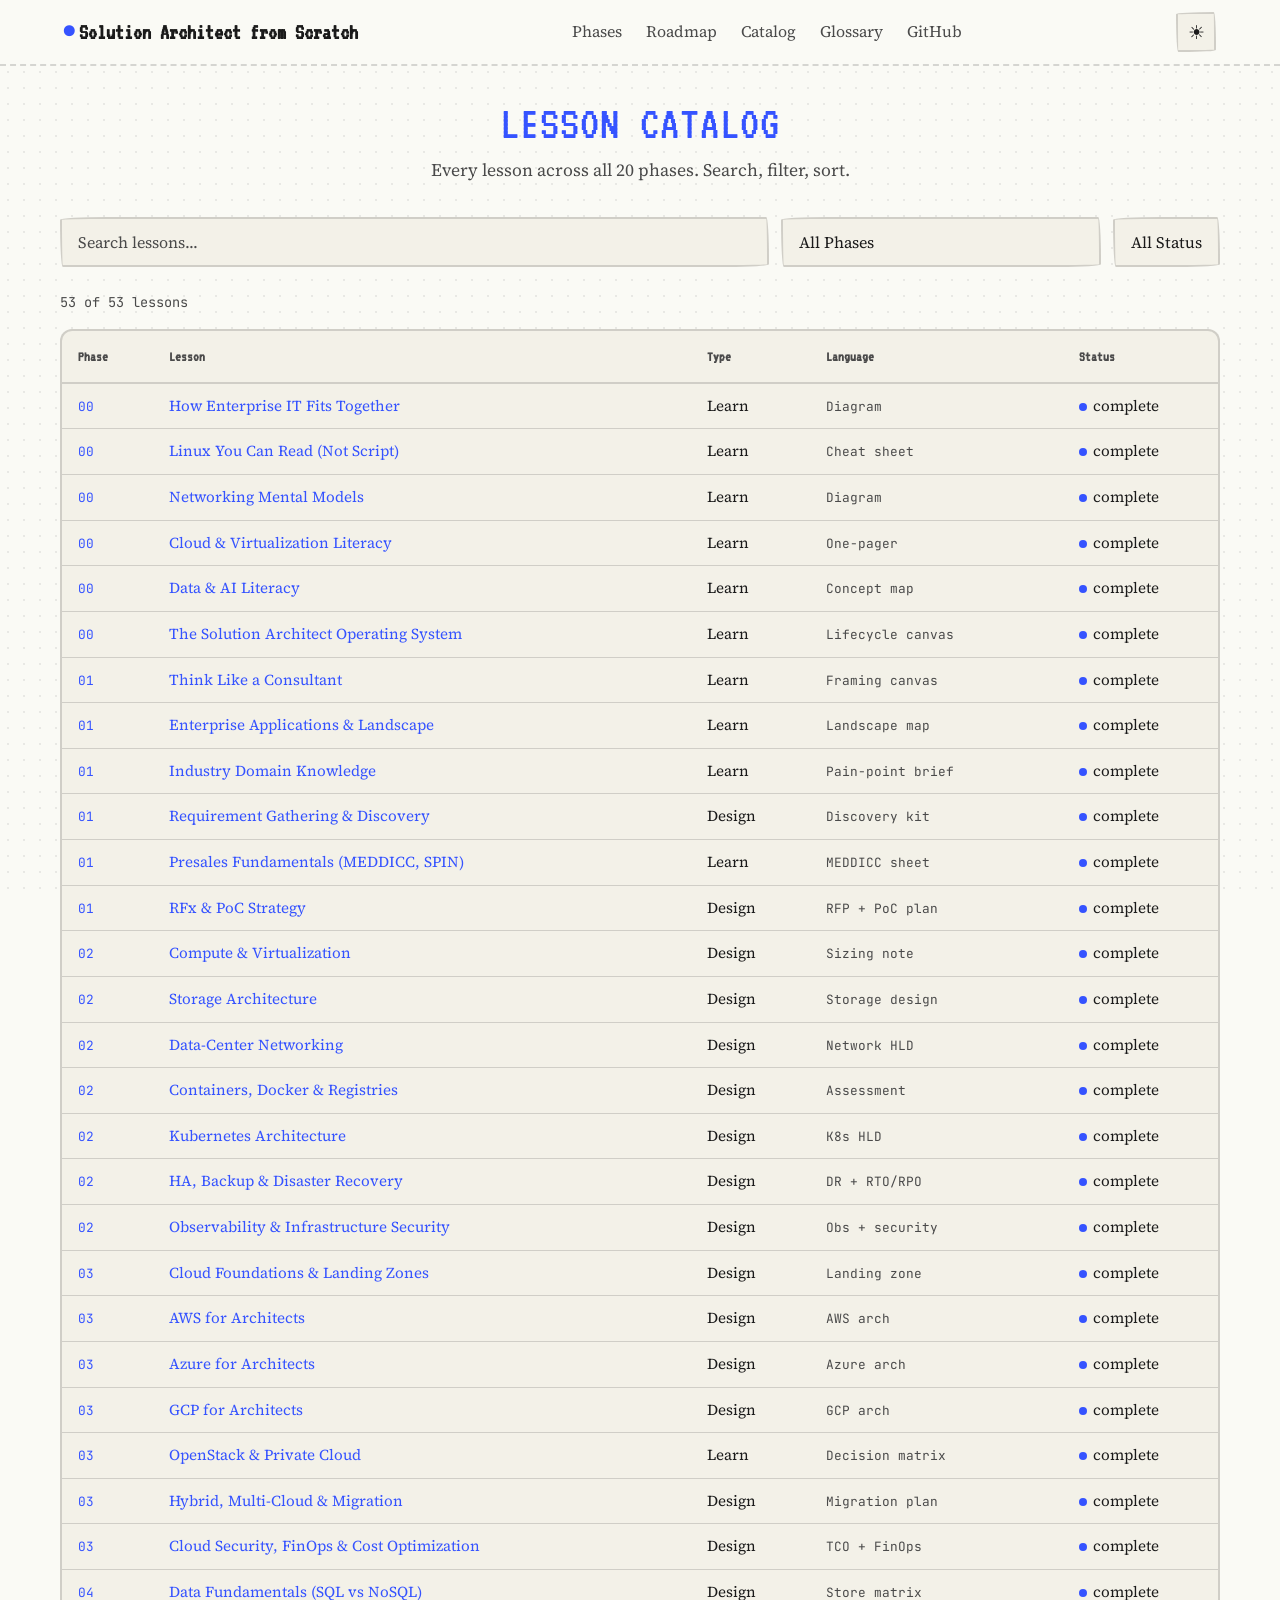
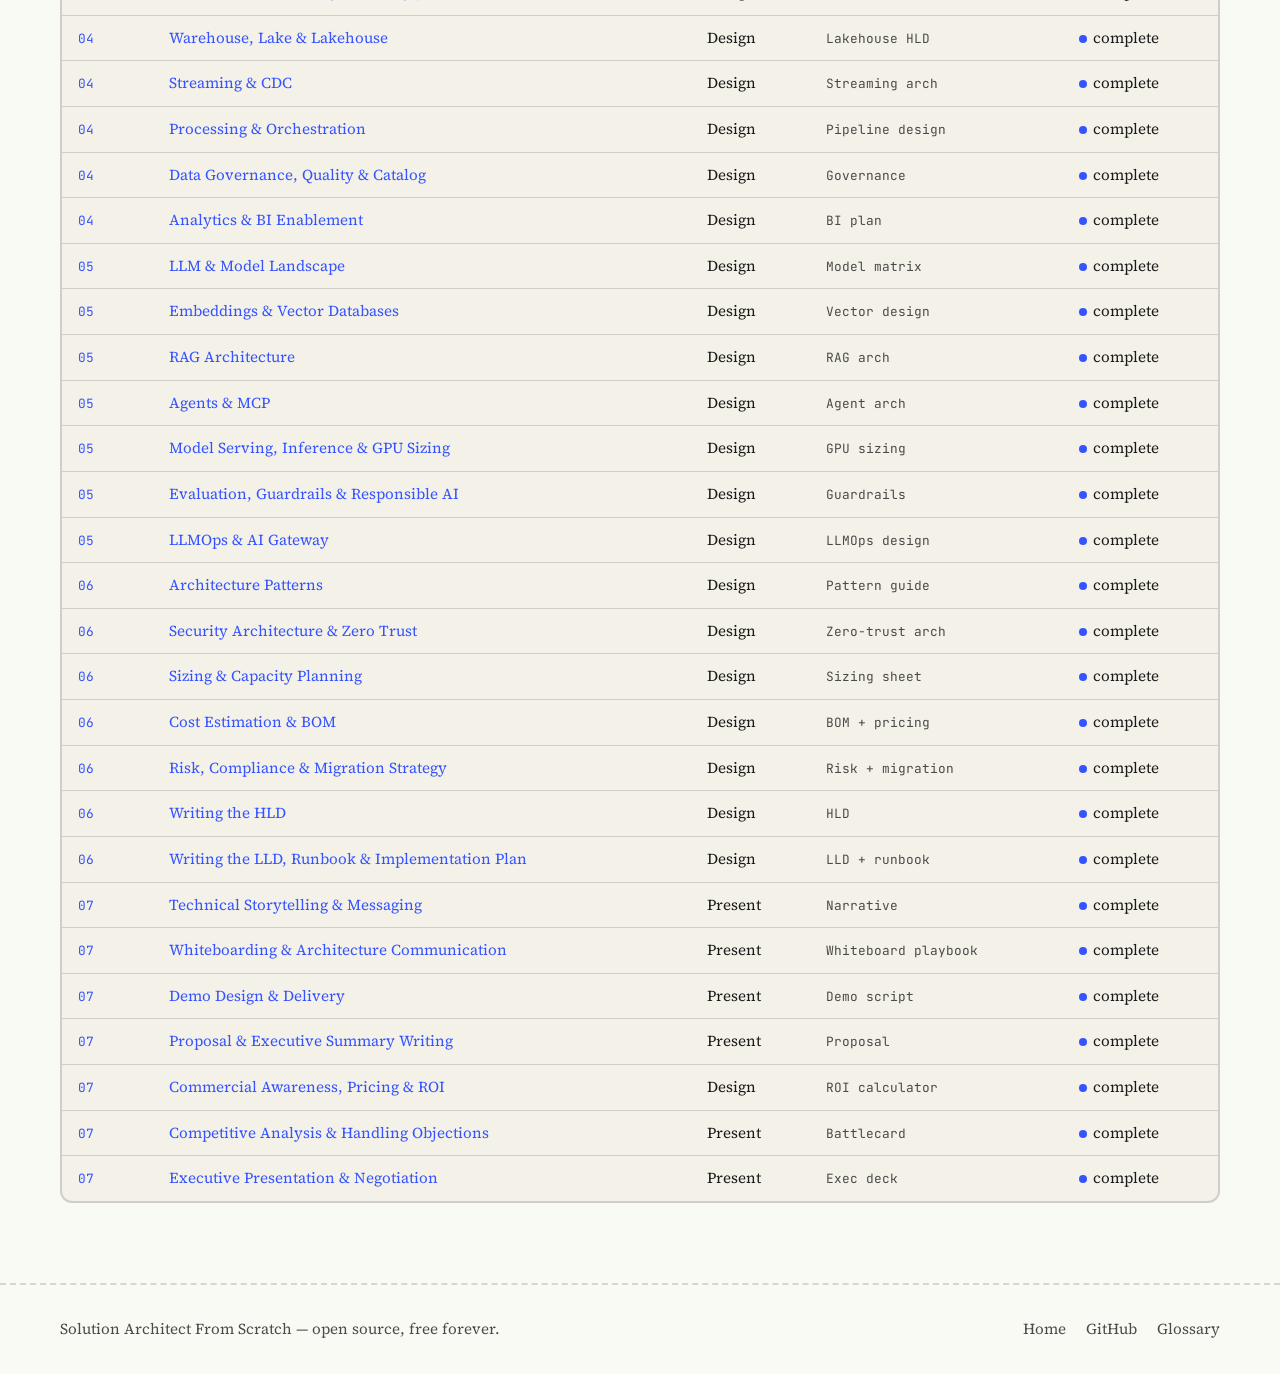
==== site/catalog.html @ fdc38259 "feat: complete AI, Data & Infrastructure Solution Architect track (53/53 lessons) Full 8-phase, 53-l" ====
<!DOCTYPE html>
<html lang="en" data-theme="light">
<head>
  <meta charset="UTF-8">
  <meta name="viewport" content="width=device-width, initial-scale=1.0">
  <title>Lesson Catalog - Solution Architect From Scratch</title>
  <link rel="icon" href="data:image/svg+xml,<svg xmlns='http://www.w3.org/2000/svg' viewBox='0 0 32 32'><rect width='32' height='32' rx='6' fill='%2312379C'/><text x='3' y='22' font-size='14' font-weight='bold' font-family='system-ui' fill='%23DCEBFD'>OS</text></svg>">
  <meta name="description" content="Full catalog of 53 Solution Architect lessons. Search, filter, and sort every lesson across all 8 phases.">
  <link rel="preconnect" href="https://fonts.googleapis.com">
  <link rel="preconnect" href="https://fonts.gstatic.com" crossorigin>
    <link href="https://fonts.googleapis.com/css2?family=VT323&family=Source+Serif+4:ital,opsz,wght@0,8..60,400..700;1,8..60,400..700&family=JetBrains+Mono:wght@400;500;700&display=swap" rel="stylesheet">
  <link rel="stylesheet" href="style.css">
  <style>
    .catalog-page {
      padding: 100px 0 80px;
      min-height: 100vh;
    }

    .catalog-header {
      text-align: center;
      margin-bottom: 32px;
    }

    .catalog-header h1 {
      font-size: clamp(2rem, 5vw, 3rem);
      margin-bottom: 8px;
    }

    .catalog-header p {
      color: var(--text-muted);
      font-size: 1.1rem;
    }

    .catalog-controls {
      display: flex;
      gap: 12px;
      margin-bottom: 24px;
      flex-wrap: wrap;
      align-items: center;
    }

    .catalog-search {
      flex: 1;
      min-width: 200px;
      font-family: var(--font-body);
      font-size: 1rem;
      padding: 12px 16px;
      background: var(--bg-surface);
      border: 2px solid var(--border);
      border-radius: 255px 15px 225px 15px / 15px 225px 15px 255px;
      color: var(--text);
      outline: none;
      transition: border-color 0.2s;
    }

    .catalog-search::placeholder {
      color: var(--text-muted);
    }

    .catalog-search:focus {
      border-color: var(--accent);
    }

    .catalog-filter {
      font-family: var(--font-body);
      font-size: 1rem;
      padding: 12px 16px;
      background: var(--bg-surface);
      border: 2px solid var(--border);
      border-radius: 255px 15px 225px 15px / 15px 225px 15px 255px;
      color: var(--text);
      outline: none;
      cursor: pointer;
      -webkit-appearance: none;
      appearance: none;
    }

    .catalog-count {
      font-family: var(--font-mono);
      font-size: 0.85rem;
      color: var(--text-muted);
      margin-bottom: 16px;
    }

    .catalog-table-wrap {
      overflow-x: auto;
      border: 2px solid var(--border);
      border-radius: 12px;
      background: var(--bg-surface);
    }

    .catalog-table {
      width: 100%;
      border-collapse: collapse;
      font-size: 0.95rem;
    }

    .catalog-table th {
      font-family: var(--font-heading);
      font-weight: 700;
      font-size: 0.9rem;
      text-align: left;
      padding: 14px 16px;
      border-bottom: 2px solid var(--border);
      color: var(--text-muted);
      cursor: pointer;
      user-select: none;
      white-space: nowrap;
      transition: color 0.2s;
    }

    .catalog-table th:hover {
      color: var(--accent);
    }

    .catalog-table th .sort-arrow {
      font-size: 0.7rem;
      margin-left: 4px;
    }

    .catalog-table td {
      padding: 10px 16px;
      border-bottom: 1px solid var(--border);
      vertical-align: middle;
    }

    .catalog-table tr:last-child td {
      border-bottom: none;
    }

    .catalog-table tr:hover td {
      background: var(--bg-surface-hover);
    }

    .catalog-table a {
      color: var(--secondary);
    }

    .catalog-table a:hover {
      color: var(--accent);
    }

    .catalog-status-dot {
      display: inline-block;
      width: 8px;
      height: 8px;
      border-radius: 50%;
      margin-right: 6px;
    }

    .catalog-status-dot.complete {
      background: var(--complete);
    }

    .catalog-status-dot.planned {
      background: var(--planned);
    }

    .catalog-lang {
      font-family: var(--font-mono);
      font-size: 0.8rem;
      color: var(--text-muted);
    }

    .catalog-phase-label {
      font-family: var(--font-mono);
      font-size: 0.8rem;
      color: var(--accent);
    }

    .catalog-empty {
      text-align: center;
      padding: 48px 24px;
      color: var(--text-muted);
      font-size: 1.1rem;
    }

    @media (max-width: 768px) {
      .catalog-page {
        padding: 80px 0 48px;
      }

      .catalog-controls {
        flex-direction: column;
      }

      .catalog-filter {
        width: 100%;
      }

      .catalog-table {
        font-size: 0.85rem;
      }

      .catalog-table th,
      .catalog-table td {
        padding: 8px 10px;
      }
    }
  </style>
</head>
<body>

  <header class="site-header">
    <div class="header-inner">
      <a href="index.html" class="logo">
        <span class="logo-icon">&#9679;</span> Solution Architect from Scratch
      </a>
      <nav class="header-nav">
        <a href="index.html#phases">Phases</a>
        <a href="index.html#roadmap">Roadmap</a>
        <a href="catalog.html">Catalog</a>
        <a href="glossary.html">Glossary</a>
        <a href="https://github.com/mindwalker-ai/solution-architect-from-scratch" target="_blank" rel="noopener">GitHub</a>
      </nav>
      <button class="theme-toggle" id="themeToggle" aria-label="Toggle theme">
        <span class="theme-icon" id="themeIcon">&#9789;</span>
      </button>
    </div>
  </header>

  <main class="catalog-page">
    <div class="container">
      <div class="catalog-header">
        <h1>Lesson Catalog</h1>
        <p>Every lesson across all 20 phases. Search, filter, sort.</p>
      </div>
      <div class="catalog-controls">
        <input type="text" class="catalog-search" id="catalogSearch" placeholder="Search lessons...">
        <select class="catalog-filter" id="catalogPhase">
          <option value="">All Phases</option>
        </select>
        <select class="catalog-filter" id="catalogStatus">
          <option value="">All Status</option>
          <option value="complete">Complete</option>
          <option value="planned">Planned</option>
        </select>
      </div>
      <div class="catalog-count" id="catalogCount"></div>
      <div class="catalog-table-wrap">
        <table class="catalog-table" id="catalogTable">
          <thead>
            <tr>
              <th data-sort="phase">Phase <span class="sort-arrow"></span></th>
              <th data-sort="name">Lesson <span class="sort-arrow"></span></th>
              <th data-sort="type">Type <span class="sort-arrow"></span></th>
              <th data-sort="lang">Language <span class="sort-arrow"></span></th>
              <th data-sort="status">Status <span class="sort-arrow"></span></th>
            </tr>
          </thead>
          <tbody id="catalogBody"></tbody>
        </table>
      </div>
    </div>
  </main>

  <footer class="site-footer">
    <div class="container footer-inner">
      <p>Solution Architect From Scratch &mdash; open source, free forever.</p>
      <div class="footer-links">
        <a href="index.html">Home</a>
        <a href="https://github.com/mindwalker-ai/solution-architect-from-scratch" target="_blank" rel="noopener">GitHub</a>
        <a href="glossary.html">Glossary</a>
      </div>
    </div>
  </footer>

  <script src="data.js"></script>
  <script>
    (function () {
      var root = document.documentElement;
      var stored = localStorage.getItem('theme');
      if (stored) {
        root.setAttribute('data-theme', stored);
      } else if (window.matchMedia && window.matchMedia('(prefers-color-scheme: light)').matches) {
        root.setAttribute('data-theme', 'light');
      }

      function updateIcon() {
        var icon = document.getElementById('themeIcon');
        if (!icon) return;
        icon.innerHTML = root.getAttribute('data-theme') === 'light' ? '&#9728;' : '&#9789;';
      }

      updateIcon();

      document.addEventListener('DOMContentLoaded', function () {
        updateIcon();

        var btn = document.getElementById('themeToggle');
        if (btn) {
          btn.addEventListener('click', function () {
            var next = root.getAttribute('data-theme') === 'light' ? 'dark' : 'light';
            root.setAttribute('data-theme', next);
            localStorage.setItem('theme', next);
            updateIcon();
          });
        }

        var allRows = [];
        var phaseSelect = document.getElementById('catalogPhase');

        for (var i = 0; i < PHASES.length; i++) {
          var p = PHASES[i];
          var opt = document.createElement('option');
          opt.value = String(p.id);
          opt.textContent = String(p.id).padStart(2, '0') + ' - ' + p.name;
          phaseSelect.appendChild(opt);

          for (var j = 0; j < p.lessons.length; j++) {
            var l = p.lessons[j];
            allRows.push({
              phase: p.id,
              phaseName: p.name,
              name: l.name,
              type: l.type,
              lang: l.lang,
              status: l.status,
              url: l.url || ''
            });
          }
        }

        var searchInput = document.getElementById('catalogSearch');
        var statusSelect = document.getElementById('catalogStatus');
        var bodyEl = document.getElementById('catalogBody');
        var countEl = document.getElementById('catalogCount');
        var sortCol = 'phase';
        var sortDir = 1;

        function escapeHtml(str) {
          var div = document.createElement('div');
          div.textContent = str;
          return div.innerHTML;
        }

        function render() {
          var query = (searchInput.value || '').toLowerCase().trim();
          var phaseFilter = phaseSelect.value;
          var statusFilter = statusSelect.value;

          var rows = allRows.filter(function (r) {
            if (phaseFilter && String(r.phase) !== phaseFilter) return false;
            if (statusFilter && r.status !== statusFilter) return false;
            if (query) {
              return r.name.toLowerCase().indexOf(query) !== -1 ||
                r.phaseName.toLowerCase().indexOf(query) !== -1 ||
                r.type.toLowerCase().indexOf(query) !== -1 ||
                r.lang.toLowerCase().indexOf(query) !== -1;
            }
            return true;
          });

          rows.sort(function (a, b) {
            var va, vb;
            if (sortCol === 'phase') {
              va = a.phase;
              vb = b.phase;
            } else if (sortCol === 'name') {
              va = a.name.toLowerCase();
              vb = b.name.toLowerCase();
            } else if (sortCol === 'type') {
              va = a.type.toLowerCase();
              vb = b.type.toLowerCase();
            } else if (sortCol === 'lang') {
              va = a.lang.toLowerCase();
              vb = b.lang.toLowerCase();
            } else if (sortCol === 'status') {
              va = a.status;
              vb = b.status;
            }
            if (va < vb) return -1 * sortDir;
            if (va > vb) return 1 * sortDir;
            return 0;
          });

          countEl.textContent = rows.length + ' of ' + allRows.length + ' lessons';

          if (rows.length === 0) {
            bodyEl.innerHTML = '<tr><td colspan="5" class="catalog-empty">No lessons match your filters.</td></tr>';
            return;
          }

          var html = '';
          for (var i = 0; i < rows.length; i++) {
            var r = rows[i];
            html += '<tr>';
            html += '<td><span class="catalog-phase-label">' + String(r.phase).padStart(2, '0') + '</span></td>';
            if (r.url) {
              html += '<td><a href="' + r.url + '" target="_blank" rel="noopener">' + escapeHtml(r.name) + '</a></td>';
            } else {
              html += '<td>' + escapeHtml(r.name) + '</td>';
            }
            html += '<td>' + escapeHtml(r.type) + '</td>';
            html += '<td><span class="catalog-lang">' + escapeHtml(r.lang) + '</span></td>';
            html += '<td><span class="catalog-status-dot ' + r.status + '"></span>' + r.status + '</td>';
            html += '</tr>';
          }
          bodyEl.innerHTML = html;
        }

        searchInput.addEventListener('input', render);
        phaseSelect.addEventListener('change', render);
        statusSelect.addEventListener('change', render);

        document.querySelectorAll('.catalog-table th[data-sort]').forEach(function (th) {
          th.addEventListener('click', function () {
            var col = th.getAttribute('data-sort');
            if (sortCol === col) {
              sortDir = sortDir * -1;
            } else {
              sortCol = col;
              sortDir = 1;
            }
            document.querySelectorAll('.catalog-table th .sort-arrow').forEach(function (a) {
              a.textContent = '';
            });
            th.querySelector('.sort-arrow').textContent = sortDir === 1 ? ' \u25B2' : ' \u25BC';
            render();
          });
        });

        render();
      });
    })();
  </script>
<script defer src="https://va.vercel-scripts.com/v1/script.js"></script>
</body>
</html>
---- site/style.css ----
:root {
  --font-heading: 'VT323', ui-monospace, 'JetBrains Mono', monospace;
  --font-body: 'Source Serif 4', 'Source Serif Pro', 'Iowan Old Style', Georgia, serif;
  --font-mono: 'JetBrains Mono', ui-monospace, 'Consolas', monospace;

  --bg: #fafaf5;
  --bg-surface: #f3f1e8;
  --bg-surface-hover: #ece9dc;
  --border: rgba(26, 26, 26, 0.16);
  --text: #1a1a1a;
  --text-muted: #4a4a4a;
  --accent: #3553ff;
  --accent-hover: #2840d6;
  --secondary: #3553ff;
  --complete: #3553ff;
  --planned: #b8b6ad;
  --shadow-color: #1a1a1a;
  --shadow-hard: 3px 3px 0 var(--shadow-color);
  --shadow-hard-lg: 5px 5px 0 var(--shadow-color);
  --dot-color: rgba(26, 26, 26, 0.08);
  --overlay-bg: rgba(26, 26, 26, 0.55);
  --modal-bg: #fafaf5;
  --header-bg: rgba(250, 250, 245, 0.94);
  --code-bg: #efece0;
}

[data-theme="light"] {
  --bg: #fafaf5;
  --bg-surface: #f3f1e8;
  --bg-surface-hover: #ece9dc;
  --border: rgba(26, 26, 26, 0.16);
  --text: #1a1a1a;
  --text-muted: #4a4a4a;
  --accent: #3553ff;
  --accent-hover: #2840d6;
  --secondary: #3553ff;
  --complete: #3553ff;
  --planned: #b8b6ad;
  --shadow-color: #1a1a1a;
  --shadow-hard: 3px 3px 0 var(--shadow-color);
  --shadow-hard-lg: 5px 5px 0 var(--shadow-color);
  --dot-color: rgba(26, 26, 26, 0.08);
  --overlay-bg: rgba(26, 26, 26, 0.55);
  --modal-bg: #fafaf5;
  --header-bg: rgba(250, 250, 245, 0.94);
  --code-bg: #efece0;
}

*,
*::before,
*::after {
  margin: 0;
  padding: 0;
  box-sizing: border-box;
}

html {
  scroll-behavior: smooth;
  scroll-padding-top: 80px;
}

body {
  font-family: var(--font-body);
  font-size: 18px;
  line-height: 1.62;
  color: var(--text);
  background-color: var(--bg);
  background-image: radial-gradient(var(--dot-color) 1px, transparent 1px);
  background-size: 16px 16px;
  background-attachment: fixed;
  -webkit-font-smoothing: antialiased;
  text-rendering: optimizeLegibility;
  transition: background-color 0.2s, color 0.2s;
}

.container {
  max-width: 1200px;
  margin: 0 auto;
  padding: 0 24px;
}

.wobbly {
  border-radius: 255px 15px 225px 15px / 15px 225px 15px 255px;
}

h1, h2, h3, h4 {
  font-family: var(--font-heading);
  font-weight: 400;
  line-height: 1;
  letter-spacing: 0.02em;
  text-transform: uppercase;
  color: var(--accent);
}

h1 { font-size: clamp(2.4rem, 6vw, 4.4rem); }
h2 { font-size: clamp(1.8rem, 4vw, 2.6rem); }
h3 { font-size: clamp(1.2rem, 2.6vw, 1.6rem); }
h4 { font-size: 1.1rem; }

a {
  color: var(--secondary);
  text-decoration: none;
  transition: color 0.2s;
}

a:hover {
  color: var(--accent);
}

.site-header {
  position: fixed;
  top: 0;
  left: 0;
  right: 0;
  z-index: 100;
  background: var(--header-bg);
  backdrop-filter: blur(12px);
  -webkit-backdrop-filter: blur(12px);
  border-bottom: 2px dashed var(--border);
}

.header-inner {
  max-width: 1200px;
  margin: 0 auto;
  padding: 0 24px;
  height: 64px;
  display: flex;
  align-items: center;
  justify-content: space-between;
}

.logo {
  font-family: var(--font-heading);
  font-weight: 700;
  font-size: 1.4rem;
  color: var(--text);
  display: flex;
  align-items: center;
  gap: 4px;
}

.logo:hover {
  color: var(--accent);
}

.logo-icon {
  color: var(--accent);
  font-size: 1.1rem;
}

.header-nav {
  display: flex;
  gap: 24px;
  align-items: center;
}

.header-nav a {
  font-family: var(--font-body);
  font-size: 1rem;
  color: var(--text-muted);
  transition: color 0.2s;
}

.header-nav a:hover {
  color: var(--accent);
}

.theme-toggle {
  background: var(--bg-surface);
  border: 2px solid var(--border);
  border-radius: 255px 15px 225px 15px / 15px 225px 15px 255px;
  width: 40px;
  height: 40px;
  cursor: pointer;
  display: flex;
  align-items: center;
  justify-content: center;
  font-size: 1.2rem;
  color: var(--text);
  transition: background-color 0.2s, border-color 0.2s;
}

.theme-toggle:hover {
  border-color: var(--accent);
}

.hero {
  position: relative;
  min-height: 100vh;
  display: flex;
  align-items: center;
  justify-content: center;
  overflow: hidden;
  background: linear-gradient(135deg, #f3f1e8 0%, #ece9dc 40%, #fafaf5 100%);
}

[data-theme="light"] .hero {
  background: linear-gradient(135deg, #f3f1e8 0%, #ece9dc 40%, #fafaf5 100%);
}

.hero-scene {
  position: absolute;
  inset: 0;
  z-index: 1;
  overflow: hidden;
}

.hero-scene spline-viewer {
  position: absolute;
  inset: 0;
  width: 100% !important;
  height: 100% !important;
  display: block;
}

.hero-scene spline-viewer canvas {
  width: 100% !important;
  height: 100% !important;
  object-fit: cover;
}



.hero-overlay {
  position: absolute;
  inset: 0;
  z-index: 2;
  background:
    radial-gradient(ellipse at center, transparent 0%, rgba(220,235,253,0.35) 70%),
    linear-gradient(to top, rgba(245,249,255,1) 0%, rgba(245,249,255,0.85) 8%, transparent 25%),
    linear-gradient(to left, rgba(245,249,255,1) 0%, rgba(245,249,255,0.85) 12%, transparent 30%);
  pointer-events: none;
}

.hero-content {
  position: relative;
  z-index: 3;
  text-align: center;
  padding: 80px 24px;
  max-width: 800px;
}

.hero-badge {
  display: inline-block;
  font-family: var(--font-mono);
  font-size: 0.75rem;
  color: var(--accent);
  border: 1px solid rgba(53, 83, 255, 0.3);
  background: rgba(53, 83, 255, 0.08);
  padding: 4px 16px;
  border-radius: 255px 15px 225px 15px / 15px 225px 15px 255px;
  margin-bottom: 24px;
  letter-spacing: 0.03em;
}

.hero-title {
  margin-bottom: 16px;
}

.hero-line1 {
  display: block;
  font-size: clamp(2.8rem, 7vw, 5rem);
  color: var(--text);
}

.hero-line2 {
  display: block;
  font-size: clamp(2.4rem, 6vw, 4.2rem);
  color: var(--accent);
}

.hero-subtitle {
  font-size: clamp(1rem, 2.5vw, 1.3rem);
  color: var(--text-muted);
  max-width: 560px;
  margin: 0 auto 32px;
  font-family: var(--font-body);
  text-transform: none;
  letter-spacing: normal;
}

.hero-stats {
  display: flex;
  justify-content: center;
  gap: 48px;
  margin-bottom: 32px;
}

.stat-item {
  text-align: center;
}

.stat-number {
  display: block;
  font-family: var(--font-mono);
  font-size: 2.4rem;
  font-weight: 700;
  color: var(--accent);
  line-height: 1;
}

.stat-label {
  font-family: var(--font-body);
  font-size: 0.9rem;
  color: var(--text-muted);
  text-transform: uppercase;
  letter-spacing: 1px;
}

.hero-actions {
  display: flex;
  gap: 16px;
  justify-content: center;
  flex-wrap: wrap;
  margin-bottom: 20px;
}

.hero-stars {
  text-align: center;
}

.star-badge {
  display: inline-flex;
  align-items: center;
  gap: 4px;
  font-family: var(--font-mono);
  font-size: 0.85rem;
  color: #ffb800;
  background: rgba(255, 184, 0, 0.1);
  border: 1px solid rgba(255, 184, 0, 0.3);
  padding: 6px 16px;
  border-radius: 255px 15px 225px 15px / 15px 225px 15px 255px;
  text-decoration: none;
  transition: background 0.2s, transform 0.2s;
}

.star-badge:hover {
  background: rgba(255, 184, 0, 0.2);
  transform: translateY(-2px);
  color: #ffb800;
}

.btn {
  font-family: var(--font-body);
  font-size: 1.1rem;
  padding: 12px 28px;
  border: 2px solid var(--border);
  border-radius: 255px 15px 225px 15px / 15px 225px 15px 255px;
  cursor: pointer;
  display: inline-block;
  text-align: center;
  transition: transform 0.2s, box-shadow 0.2s, background-color 0.2s;
}

.btn:hover {
  transform: translate(-2px, -2px);
  box-shadow: var(--shadow-hard);
}

.btn-primary {
  background: var(--accent);
  color: #fff;
  border-color: var(--accent);
}

.btn-primary:hover {
  background: var(--accent-hover);
  color: #fff;
}

.btn-secondary {
  background: transparent;
  color: var(--text);
  border-color: var(--text);
}

.btn-secondary:hover {
  background: rgba(26, 26, 26, 0.06);
  color: var(--text);
}

.pathway-strip {
  overflow: hidden;
  padding: 20px 0;
  border-bottom: 2px dashed var(--border);
  border-top: 2px dashed var(--border);
  background: var(--bg-surface);
}

.pathway-track {
  display: flex;
  gap: 16px;
  align-items: center;
  white-space: nowrap;
  animation: scroll-pathway 20s linear infinite;
  width: max-content;
}

@keyframes scroll-pathway {
  0% { transform: translateX(0); }
  100% { transform: translateX(-50%); }
}

.pathway-tag {
  font-family: var(--font-heading);
  font-size: 1rem;
  font-weight: 700;
  padding: 6px 16px;
  border: 2px solid var(--border);
  border-radius: 255px 15px 225px 15px / 15px 225px 15px 255px;
  color: var(--text);
  background: var(--bg);
}

.pathway-arrow {
  font-family: var(--font-mono);
  font-size: 1rem;
  color: var(--accent);
}

.section {
  padding: 80px 0;
  border-top: 2px dashed var(--border);
}

.section-title {
  text-align: center;
  font-size: clamp(1.8rem, 4vw, 2.6rem);
  margin-bottom: 12px;
  color: var(--text);
}

.section-subtitle {
  text-align: center;
  color: var(--text-muted);
  font-size: 1.1rem;
  margin-bottom: 40px;
}

.why-grid {
  display: grid;
  grid-template-columns: repeat(auto-fit, minmax(260px, 1fr));
  gap: 24px;
}

.why-card {
  background: var(--bg-surface);
  border: 2px solid var(--border);
  border-left: 4px solid var(--accent);
  border-radius: 255px 15px 225px 15px / 15px 225px 15px 255px;
  padding: 32px 24px;
  box-shadow: var(--shadow-hard);
  transition: transform 0.3s, box-shadow 0.3s;
}

.why-card:hover {
  transform: rotate(0deg) translate(-2px, -4px);
  box-shadow: var(--shadow-hard-lg);
}

.card-rotate-1 { transform: rotate(-1deg); }
.card-rotate-2 { transform: rotate(0.8deg); }
.card-rotate-3 { transform: rotate(-0.5deg); }
.card-rotate-4 { transform: rotate(1.2deg); }

.why-icon {
  font-size: 2rem;
  margin-bottom: 12px;
}

.why-card h3 {
  font-size: 1.3rem;
  margin-bottom: 8px;
  color: var(--accent);
}

.why-card p {
  color: var(--text-muted);
  font-size: 1rem;
}

.phases-grid {
  display: grid;
  grid-template-columns: repeat(auto-fill, minmax(240px, 1fr));
  gap: 20px;
}

.phase-card {
  background: var(--bg-surface);
  border: 2px solid var(--border);
  border-top: 3px solid var(--accent);
  border-radius: 255px 15px 225px 15px / 15px 225px 15px 255px;
  padding: 24px 20px;
  cursor: pointer;
  box-shadow: var(--shadow-hard);
  transition: transform 0.3s, box-shadow 0.3s;
  position: relative;
}

.phase-card.complete {
  border-top-color: var(--complete);
}

.phase-card.in-progress {
  border-top-color: var(--accent);
}

.phase-card.planned {
  border-top-color: var(--border);
}

.phase-card:hover {
  transform: rotate(0deg) translate(-2px, -4px) !important;
  box-shadow: var(--shadow-hard-lg);
}

.phase-card-num {
  font-family: var(--font-mono);
  font-size: 0.8rem;
  font-weight: 700;
  color: var(--accent);
  display: block;
  margin-bottom: 4px;
}

.phase-card-name {
  font-family: var(--font-heading);
  font-weight: 700;
  font-size: 1.15rem;
  color: var(--text);
  margin-bottom: 6px;
  line-height: 1.3;
}

.phase-card-desc {
  font-size: 0.9rem;
  color: var(--text-muted);
  margin-bottom: 12px;
  line-height: 1.4;
}

.phase-card-progress {
  height: 6px;
  background: var(--border);
  border-radius: 3px;
  overflow: hidden;
  margin-bottom: 6px;
}

.phase-card-progress-fill {
  height: 100%;
  background: var(--complete);
  border-radius: 3px;
  transition: width 0.6s ease;
}

.phase-card-meta {
  font-family: var(--font-mono);
  font-size: 0.75rem;
  color: var(--text-muted);
}

.phase-card-status {
  position: absolute;
  top: 12px;
  right: 16px;
  font-family: var(--font-mono);
  font-size: 0.7rem;
  font-weight: 700;
  text-transform: uppercase;
  letter-spacing: 1px;
}

.phase-card-status.complete {
  color: var(--complete);
}

.phase-card-status.planned {
  color: var(--planned);
}

.modal-overlay {
  position: fixed;
  inset: 0;
  background: var(--overlay-bg);
  backdrop-filter: blur(6px);
  -webkit-backdrop-filter: blur(6px);
  z-index: 200;
  display: flex;
  align-items: flex-end;
  justify-content: center;
  opacity: 0;
  pointer-events: none;
  transition: opacity 0.3s;
}

.modal-overlay.open {
  opacity: 1;
  pointer-events: auto;
}

.modal {
  background: var(--modal-bg);
  border: 2px solid var(--border);
  border-radius: 24px 24px 0 0;
  width: 100%;
  max-width: 700px;
  max-height: 80vh;
  overflow-y: auto;
  padding: 32px;
  transform: translateY(100%);
  transition: transform 0.4s cubic-bezier(0.22, 1, 0.36, 1);
}

.modal-overlay.open .modal {
  transform: translateY(0);
}

.modal-close {
  position: absolute;
  top: 16px;
  right: 20px;
  background: none;
  border: none;
  font-size: 2rem;
  color: var(--text-muted);
  cursor: pointer;
  line-height: 1;
  transition: color 0.2s;
}

.modal-close:hover {
  color: var(--accent);
}

.modal-header {
  margin-bottom: 24px;
}

.modal-phase-num {
  font-family: var(--font-mono);
  font-size: 0.85rem;
  font-weight: 700;
  color: var(--accent);
}

.modal-title {
  font-size: 1.8rem;
  margin-top: 4px;
  margin-bottom: 8px;
}

.modal-desc {
  color: var(--text-muted);
  font-size: 1rem;
}

.modal-lessons {
  display: flex;
  flex-direction: column;
  gap: 8px;
}

.modal-lesson {
  display: flex;
  align-items: center;
  gap: 12px;
  padding: 12px 16px;
  background: var(--bg);
  border: 1px solid var(--border);
  border-radius: 255px 15px 225px 15px / 15px 225px 15px 255px;
  transition: background-color 0.2s, transform 0.2s;
}

.modal-lesson:hover {
  background: var(--bg-surface-hover);
  transform: translateX(4px);
}

.modal-lesson a {
  color: var(--text);
  font-family: var(--font-body);
  font-size: 1rem;
  flex: 1;
}

.modal-lesson a:hover {
  color: var(--accent);
}

.modal-lesson-status {
  width: 10px;
  height: 10px;
  border-radius: 50%;
  flex-shrink: 0;
}

.modal-lesson-status.complete {
  background: var(--complete);
}

.modal-lesson-status.planned {
  background: var(--planned);
}

.modal-lesson-lang {
  font-family: var(--font-mono);
  font-size: 0.75rem;
  color: var(--text-muted);
  flex-shrink: 0;
}

.modal-lesson-type {
  font-family: var(--font-mono);
  font-size: 0.7rem;
  font-weight: 500;
  padding: 2px 8px;
  border-radius: 4px;
  background: var(--border);
  color: var(--text-muted);
  flex-shrink: 0;
}

.modal-lesson .modal-lesson-read {
  font-family: var(--font-mono);
  font-size: 0.7rem;
  font-weight: 700;
  padding: 3px 10px;
  border-radius: 255px 15px 225px 15px / 15px 225px 15px 255px;
  background: var(--accent);
  color: #fff;
  text-decoration: none;
  flex-shrink: 0;
  transition: background-color 0.2s, transform 0.2s;
}

.modal-lesson .modal-lesson-read:hover {
  background: var(--accent-hover);
  color: #fff;
  transform: scale(1.05);
}

.roadmap-progress {
  display: flex;
  align-items: center;
  gap: 16px;
  margin-bottom: 40px;
  max-width: 600px;
  margin-left: auto;
  margin-right: auto;
}

.roadmap-bar {
  flex: 1;
  height: 12px;
  background: var(--border);
  border-radius: 6px;
  overflow: hidden;
}

.roadmap-fill {
  height: 100%;
  background: linear-gradient(90deg, var(--complete), var(--secondary));
  border-radius: 6px;
  transition: width 1s ease;
}

.roadmap-pct {
  font-family: var(--font-mono);
  font-weight: 700;
  font-size: 1.1rem;
  color: var(--complete);
  min-width: 50px;
}

.roadmap-grid {
  display: grid;
  grid-template-columns: repeat(auto-fill, minmax(180px, 1fr));
  gap: 12px;
}

.roadmap-item {
  padding: 12px 16px;
  background: var(--bg-surface);
  border: 2px solid var(--border);
  border-radius: 255px 15px 225px 15px / 15px 225px 15px 255px;
  font-family: var(--font-mono);
  font-size: 0.8rem;
  display: flex;
  align-items: center;
  gap: 8px;
  transition: transform 0.2s;
}

.roadmap-item:hover {
  transform: translate(-2px, -2px);
}

.roadmap-dot {
  width: 8px;
  height: 8px;
  border-radius: 50%;
  flex-shrink: 0;
}

.roadmap-dot.complete {
  background: var(--complete);
}

.roadmap-dot.planned {
  background: var(--planned);
}

.roadmap-name {
  color: var(--text);
  font-size: 0.8rem;
}

.steps-list {
  max-width: 600px;
  margin: 0 auto;
  display: flex;
  flex-direction: column;
  align-items: stretch;
}

.step-item {
  display: flex;
  gap: 20px;
  align-items: flex-start;
}

.step-num {
  width: 48px;
  height: 48px;
  min-width: 48px;
  display: flex;
  align-items: center;
  justify-content: center;
  font-family: var(--font-mono);
  font-weight: 700;
  font-size: 1.2rem;
  color: var(--accent);
  border: 2px solid var(--accent);
  border-radius: 255px 15px 225px 15px / 15px 225px 15px 255px;
  background: var(--bg-surface);
}

.step-body h3 {
  font-size: 1.2rem;
  margin-bottom: 4px;
  color: var(--text);
}

.step-body p {
  color: var(--text-muted);
  font-size: 0.95rem;
}

.step-connector {
  width: 2px;
  height: 24px;
  background: var(--border);
  margin-left: 23px;
  border-left: 2px dashed var(--border);
}

.glossary-callout {
  background: var(--bg-surface);
  border: 2px solid var(--border);
  border-radius: 255px 15px 225px 15px / 15px 225px 15px 255px;
  padding: 40px 32px;
  display: flex;
  align-items: center;
  gap: 32px;
  box-shadow: var(--shadow-hard-lg);
  flex-wrap: wrap;
}

.glossary-callout-text {
  flex: 1;
  min-width: 260px;
}

.glossary-callout h3 {
  font-size: 1.6rem;
  margin-bottom: 8px;
  color: var(--accent);
}

.glossary-callout p {
  color: var(--text-muted);
  margin-bottom: 16px;
}

.glossary-preview {
  display: flex;
  flex-wrap: wrap;
  gap: 8px;
}

.glossary-chip {
  font-family: var(--font-mono);
  font-size: 0.75rem;
  padding: 4px 12px;
  border: 1px solid var(--border);
  border-radius: 255px 15px 225px 15px / 15px 225px 15px 255px;
  color: var(--text-muted);
  background: var(--bg);
}

.cta-section {
  padding: 60px 0 80px;
}

.cta-box {
  text-align: center;
  background: var(--bg-surface);
  border: 2px solid var(--border);
  border-radius: 255px 15px 225px 15px / 15px 225px 15px 255px;
  padding: 48px 32px;
  box-shadow: var(--shadow-hard-lg);
}

.cta-box h2 {
  font-size: 2rem;
  margin-bottom: 8px;
}

.cta-box p {
  color: var(--text-muted);
  margin-bottom: 24px;
}

.cta-code {
  display: inline-flex;
  align-items: center;
  gap: 12px;
  background: var(--code-bg);
  border: 2px solid var(--border);
  border-radius: 255px 15px 225px 15px / 15px 225px 15px 255px;
  padding: 12px 20px;
  max-width: 100%;
  overflow-x: auto;
}

.cta-code code {
  font-family: var(--font-mono);
  font-size: 0.85rem;
  color: var(--secondary);
  white-space: nowrap;
}

.copy-btn {
  background: none;
  border: none;
  font-size: 1.2rem;
  cursor: pointer;
  padding: 4px;
  color: var(--text-muted);
  transition: color 0.2s;
}

.copy-btn:hover {
  color: var(--accent);
}

.site-footer {
  border-top: 2px dashed var(--border);
  padding: 32px 0;
}

.footer-inner {
  display: flex;
  justify-content: space-between;
  align-items: center;
  flex-wrap: wrap;
  gap: 16px;
}

.footer-inner p {
  color: var(--text-muted);
  font-size: 0.95rem;
}

.footer-links {
  display: flex;
  gap: 20px;
}

.footer-links a {
  color: var(--text-muted);
  font-size: 0.95rem;
}

.footer-links a:hover {
  color: var(--accent);
}

.fade-in {
  opacity: 0;
  transform: translateY(20px);
  transition: opacity 0.6s ease, transform 0.6s ease;
}

.fade-in.visible {
  opacity: 1;
  transform: translateY(0);
}

@media (max-width: 1280px) {
  .container {
    padding: 0 20px;
  }

  .phases-grid {
    grid-template-columns: repeat(auto-fill, minmax(220px, 1fr));
  }
}

@media (max-width: 1024px) {
  .phases-grid {
    grid-template-columns: repeat(auto-fill, minmax(200px, 1fr));
    gap: 16px;
  }

  .why-grid {
    grid-template-columns: repeat(2, 1fr);
  }

  .roadmap-grid {
    grid-template-columns: repeat(2, 1fr);
  }

  .how-steps {
    grid-template-columns: repeat(3, 1fr);
  }
}

@media (max-width: 768px) {
  .header-nav a:not(.header-github) {
    display: none;
  }

  .header-inner {
    height: 56px;
    padding: 0 16px;
  }

  .hero {
    min-height: 90vh;
  }

  .hero-content {
    padding: 60px 16px 48px;
  }

  .hero-line1 {
    font-size: clamp(2rem, 8vw, 3.2rem);
  }

  .hero-line2 {
    font-size: clamp(1.8rem, 7vw, 3rem);
  }

  .hero-subtitle {
    font-size: 1rem;
    padding: 0 8px;
  }

  .hero-stats {
    gap: 16px;
    flex-wrap: wrap;
    justify-content: center;
  }

  .stat-item {
    min-width: 70px;
  }

  .stat-number {
    font-size: 1.6rem;
  }

  .stat-label {
    font-size: 0.6rem;
  }

  .hero-actions {
    flex-direction: column;
    align-items: center;
    gap: 10px;
  }

  .btn {
    width: 100%;
    max-width: 260px;
    font-size: 1rem;
    padding: 10px 20px;
  }

  .hero-badge {
    font-size: 0.65rem;
    padding: 3px 12px;
  }

  .star-badge {
    font-size: 0.75rem;
    padding: 4px 12px;
  }

  .pathway-strip {
    padding: 10px 0;
  }

  .pathway-tag {
    font-size: 0.75rem;
    padding: 4px 10px;
  }

  .pathway-arrow {
    font-size: 0.8rem;
  }

  .section {
    padding: 40px 0;
  }

  .section-title {
    font-size: clamp(1.4rem, 5vw, 1.8rem);
  }

  .section-subtitle {
    font-size: 0.95rem;
    padding: 0 16px;
  }

  .why-grid {
    grid-template-columns: 1fr;
    gap: 14px;
  }

  .why-card {
    padding: 20px 16px;
  }

  .phases-grid {
    grid-template-columns: 1fr;
    gap: 14px;
  }

  .phase-card {
    padding: 18px 16px;
  }

  .phase-card-name {
    font-size: 1.1rem;
  }

  .roadmap-grid {
    grid-template-columns: 1fr;
    gap: 12px;
  }

  .how-steps {
    grid-template-columns: repeat(2, 1fr);
    gap: 12px;
  }

  .how-step {
    padding: 16px 12px;
  }

  .modal {
    padding: 20px 12px;
    max-height: 90vh;
    max-width: 95vw;
  }

  .modal-header h2 {
    font-size: 1.3rem;
  }

  .glossary-callout {
    flex-direction: column;
    text-align: center;
    padding: 24px 16px;
    gap: 16px;
  }

  .glossary-chips {
    justify-content: center;
  }

  .cta-section {
    padding: 40px 0;
  }

  .cta-code {
    flex-direction: column;
    gap: 8px;
    font-size: 0.8rem;
    word-break: break-all;
  }

  .footer-inner {
    flex-direction: column;
    text-align: center;
    gap: 8px;
  }
}

@media (max-width: 480px) {
  body {
    font-size: 15px;
  }

  .hero {
    min-height: 100vh;
    min-height: 100dvh;
  }

  .hero-line1 {
    font-size: 1.8rem;
  }

  .hero-line2 {
    font-size: 1.6rem;
  }

  .hero-stats {
    display: grid;
    grid-template-columns: repeat(2, 1fr);
    gap: 12px;
    width: 100%;
    max-width: 280px;
    margin: 0 auto 20px;
  }

  .stat-item {
    text-align: center;
  }

  .stat-number {
    font-size: 1.4rem;
  }

  .hero-subtitle {
    font-size: 0.9rem;
  }

  .how-steps {
    grid-template-columns: 1fr;
  }

  .phase-card {
    transform: none !important;
  }

  .phase-card:hover {
    transform: none !important;
  }

  .modal {
    border-radius: 12px;
    padding: 16px 10px;
  }

  .modal-lesson {
    font-size: 0.85rem;
  }
}

@media (min-width: 1440px) {
  .container {
    max-width: 1300px;
  }

  .phases-grid {
    grid-template-columns: repeat(4, 1fr);
  }

  .why-grid {
    grid-template-columns: repeat(4, 1fr);
  }
}
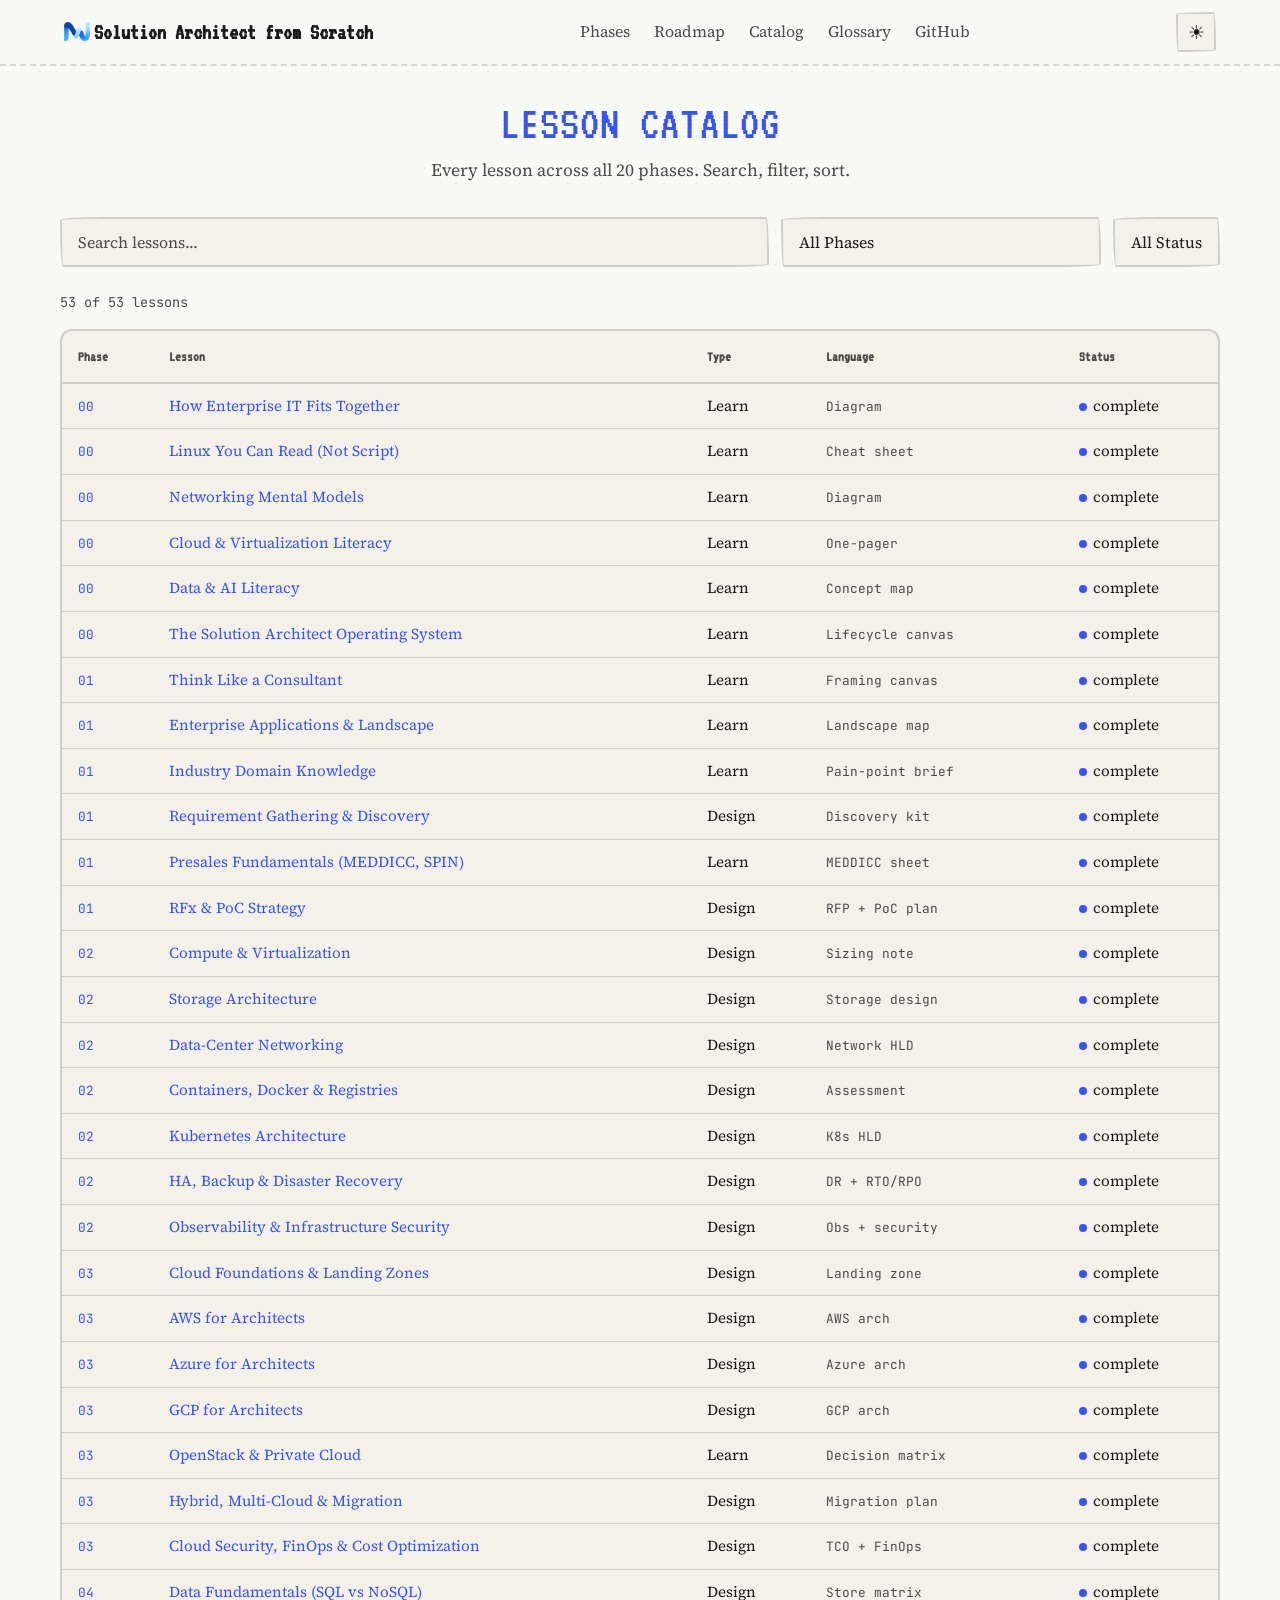
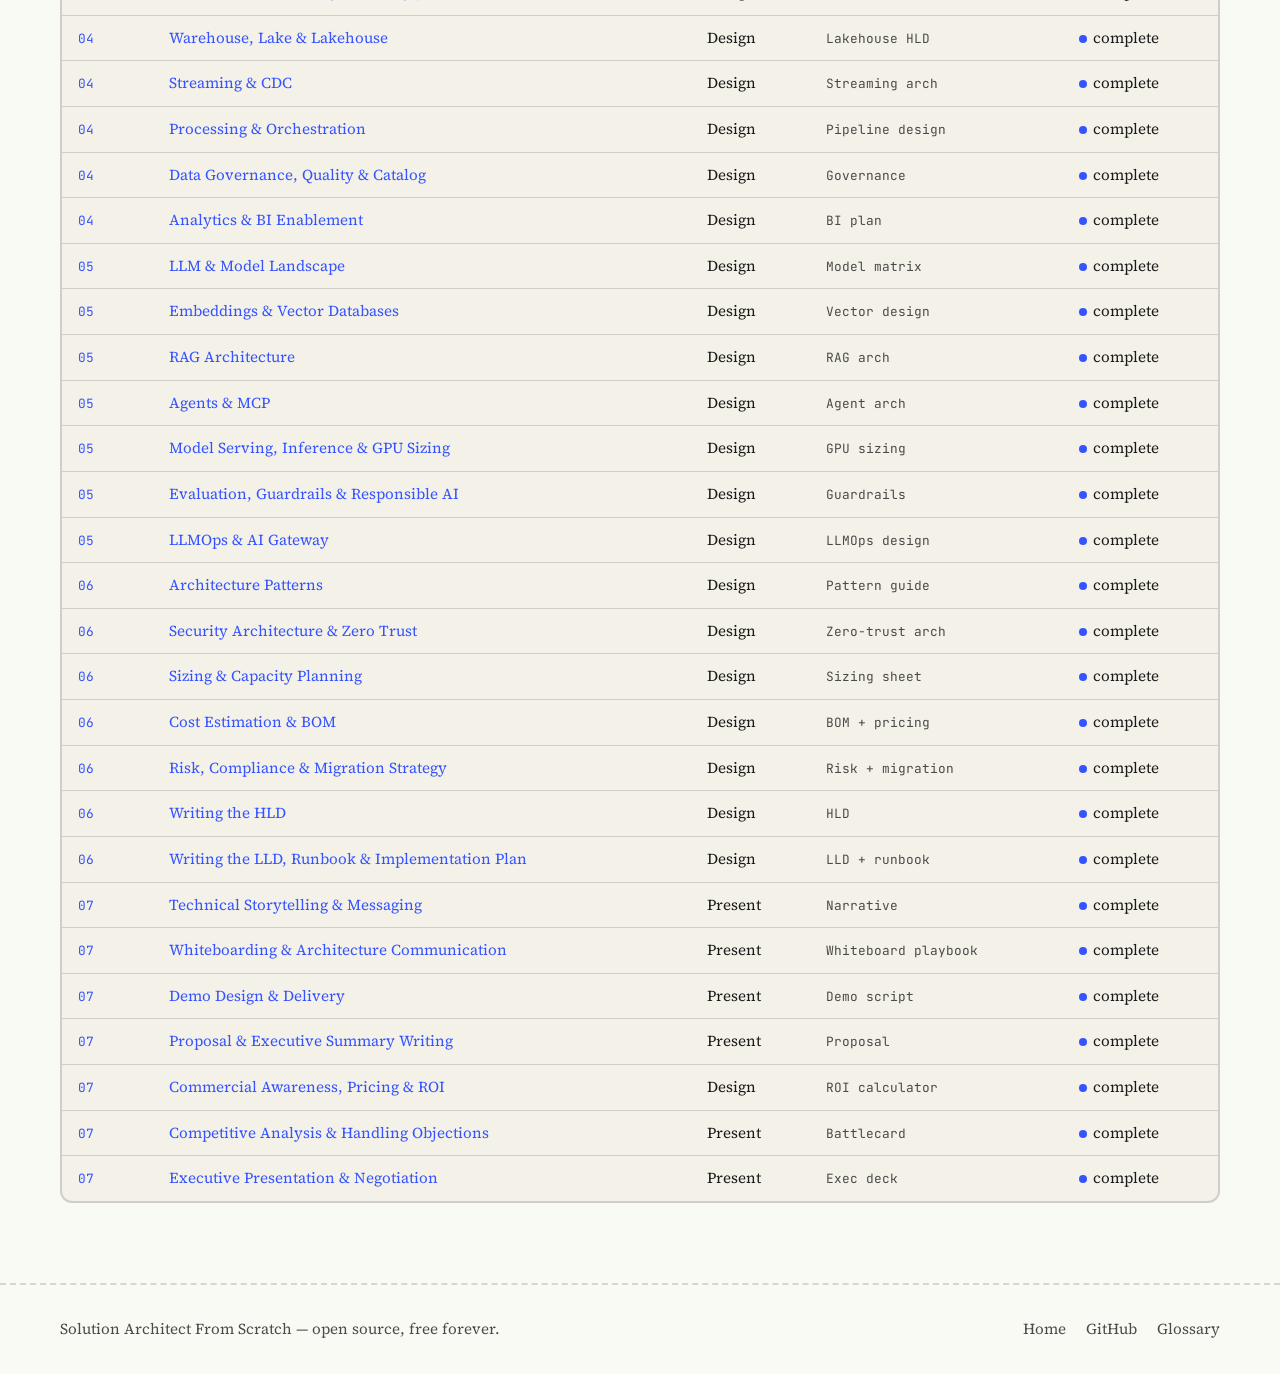
==== commit 2094084f: "fix: update hero, mermaid diagram readability/expand, and font - new hero logo/branding across index" ====
--- a/site/catalog.html
+++ b/site/catalog.html
@@ -4,7 +4,7 @@
   <meta charset="UTF-8">
   <meta name="viewport" content="width=device-width, initial-scale=1.0">
   <title>Lesson Catalog - Solution Architect From Scratch</title>
-  <link rel="icon" href="data:image/svg+xml,<svg xmlns='http://www.w3.org/2000/svg' viewBox='0 0 32 32'><rect width='32' height='32' rx='6' fill='%2312379C'/><text x='3' y='22' font-size='14' font-weight='bold' font-family='system-ui' fill='%23DCEBFD'>OS</text></svg>">
+  <link rel="icon" type="image/png" href="logo.png">
   <meta name="description" content="Full catalog of 53 Solution Architect lessons. Search, filter, and sort every lesson across all 8 phases.">
   <link rel="preconnect" href="https://fonts.googleapis.com">
   <link rel="preconnect" href="https://fonts.gstatic.com" crossorigin>
@@ -204,7 +204,7 @@
   <header class="site-header">
     <div class="header-inner">
       <a href="index.html" class="logo">
-        <span class="logo-icon">&#9679;</span> Solution Architect from Scratch
+        <img src="logo.png" alt="" class="logo-icon">Solution Architect from Scratch
       </a>
       <nav class="header-nav">
         <a href="index.html#phases">Phases</a>
--- a/site/style.css
+++ b/site/style.css
@@ -144,8 +144,10 @@
 }
 
 .logo-icon {
-  color: var(--accent);
-  font-size: 1.1rem;
+  width: 26px;
+  height: 26px;
+  object-fit: contain;
+  flex-shrink: 0;
 }
 
 .header-nav {
@@ -203,33 +205,22 @@
   inset: 0;
   z-index: 1;
   overflow: hidden;
-}
-
-.hero-scene spline-viewer {
+  pointer-events: none;
+  background:
+    radial-gradient(ellipse 70% 55% at 50% 22%, rgba(53, 83, 255, 0.14), transparent 70%),
+    radial-gradient(ellipse 50% 40% at 85% 85%, rgba(53, 83, 255, 0.08), transparent 70%);
+}
+
+.hero-scene::before {
+  content: "";
   position: absolute;
   inset: 0;
-  width: 100% !important;
-  height: 100% !important;
-  display: block;
-}
-
-.hero-scene spline-viewer canvas {
-  width: 100% !important;
-  height: 100% !important;
-  object-fit: cover;
-}
-
-
-
-.hero-overlay {
-  position: absolute;
-  inset: 0;
-  z-index: 2;
-  background:
-    radial-gradient(ellipse at center, transparent 0%, rgba(220,235,253,0.35) 70%),
-    linear-gradient(to top, rgba(245,249,255,1) 0%, rgba(245,249,255,0.85) 8%, transparent 25%),
-    linear-gradient(to left, rgba(245,249,255,1) 0%, rgba(245,249,255,0.85) 12%, transparent 30%);
-  pointer-events: none;
+  background-image:
+    linear-gradient(rgba(53, 83, 255, 0.07) 1px, transparent 1px),
+    linear-gradient(90deg, rgba(53, 83, 255, 0.07) 1px, transparent 1px);
+  background-size: 48px 48px;
+  -webkit-mask-image: radial-gradient(ellipse 85% 65% at 50% 30%, black 35%, transparent 85%);
+  mask-image: radial-gradient(ellipse 85% 65% at 50% 30%, black 35%, transparent 85%);
 }
 
 .hero-content {
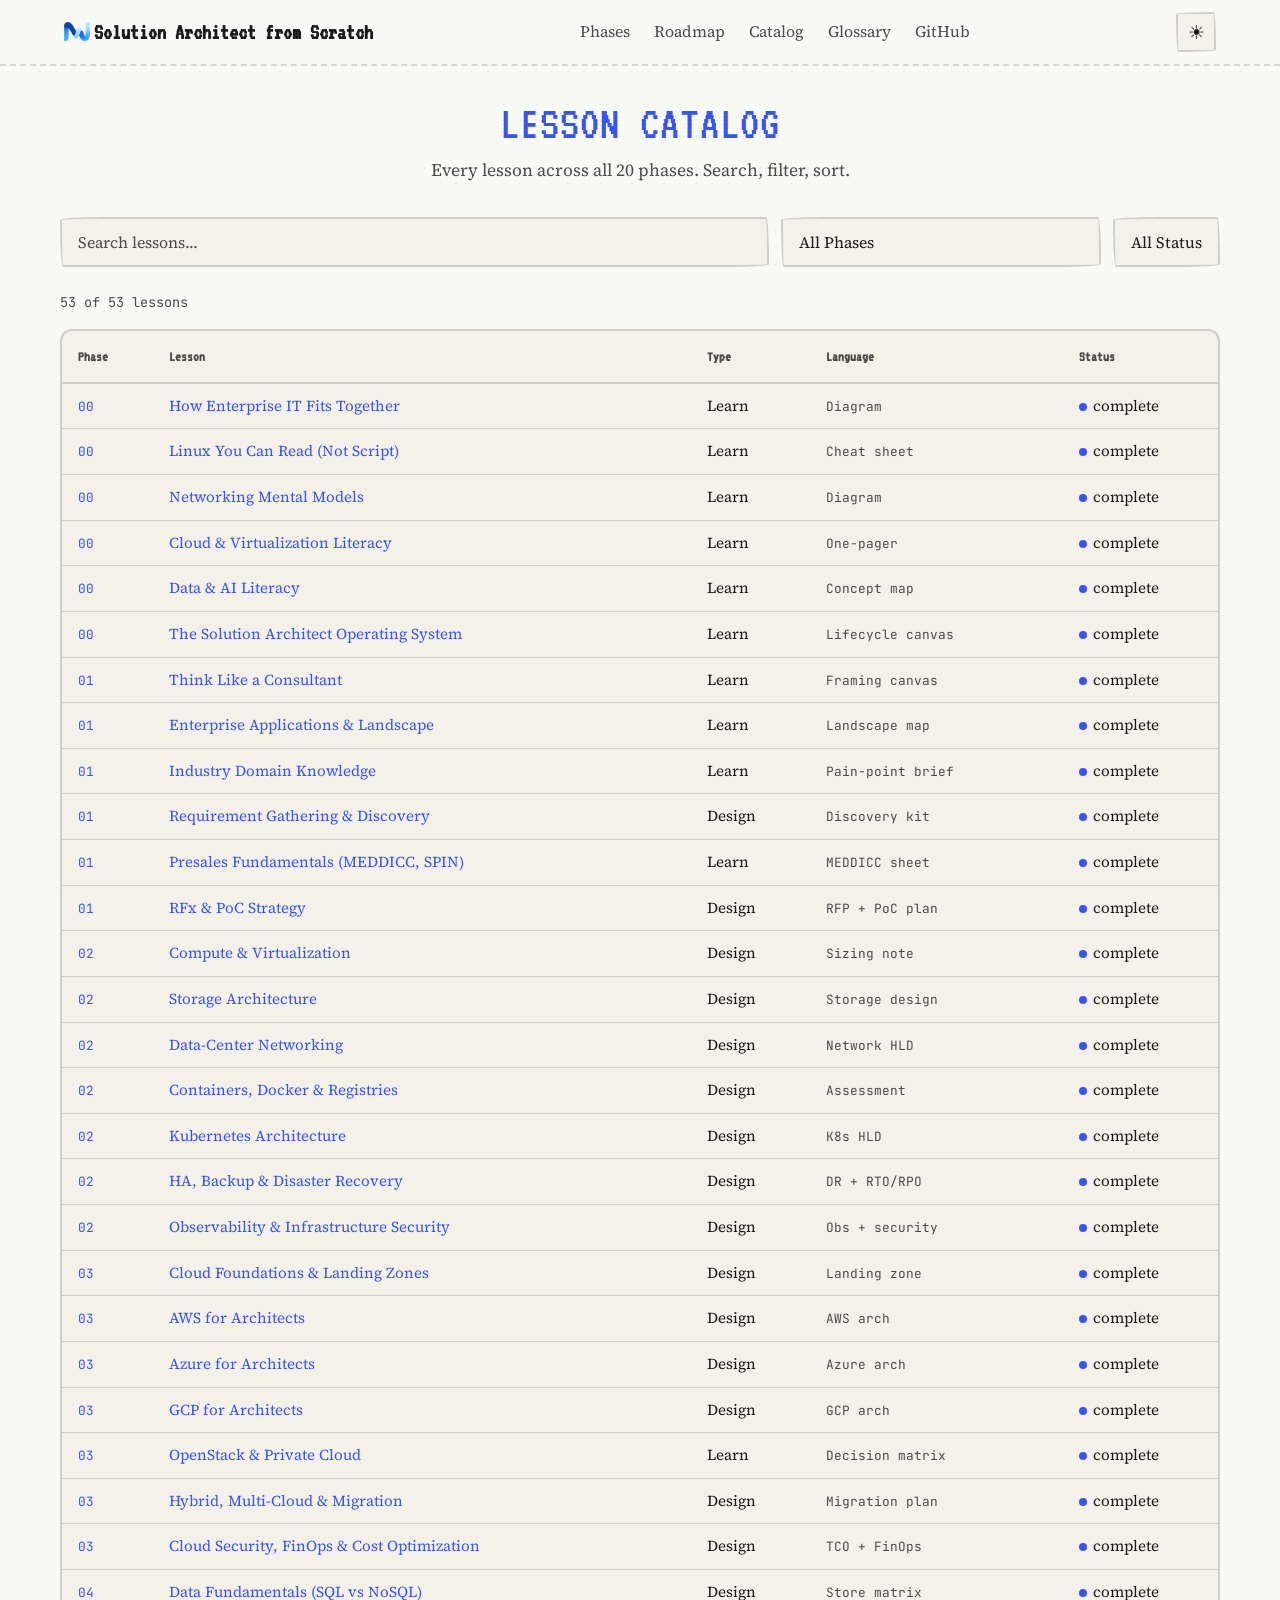
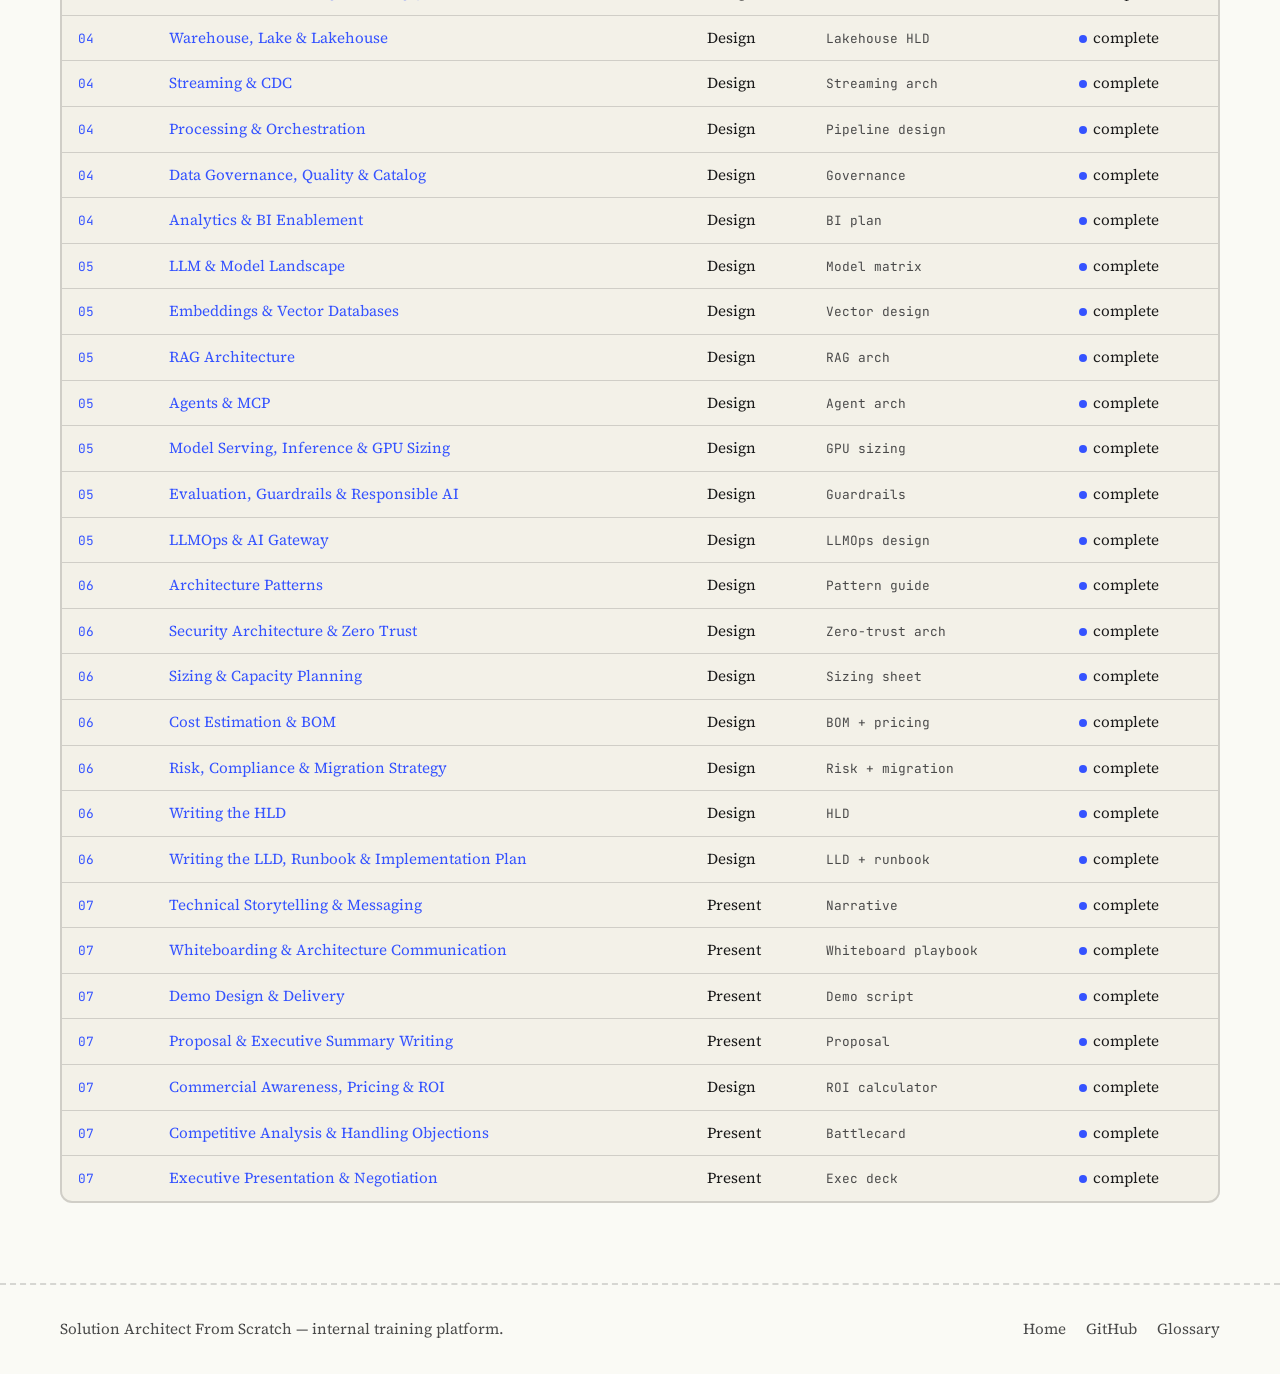
==== commit 8b58bef5: "feat: strip open-source/OSS marketing copy for internal LMS Remove hero star CTA, star counter, MIT " ====
--- a/site/catalog.html
+++ b/site/catalog.html
@@ -256,7 +256,7 @@
 
   <footer class="site-footer">
     <div class="container footer-inner">
-      <p>Solution Architect From Scratch &mdash; open source, free forever.</p>
+      <p>Solution Architect From Scratch &mdash; internal training platform.</p>
       <div class="footer-links">
         <a href="index.html">Home</a>
         <a href="https://github.com/mindwalker-ai/solution-architect-from-scratch" target="_blank" rel="noopener">GitHub</a>
